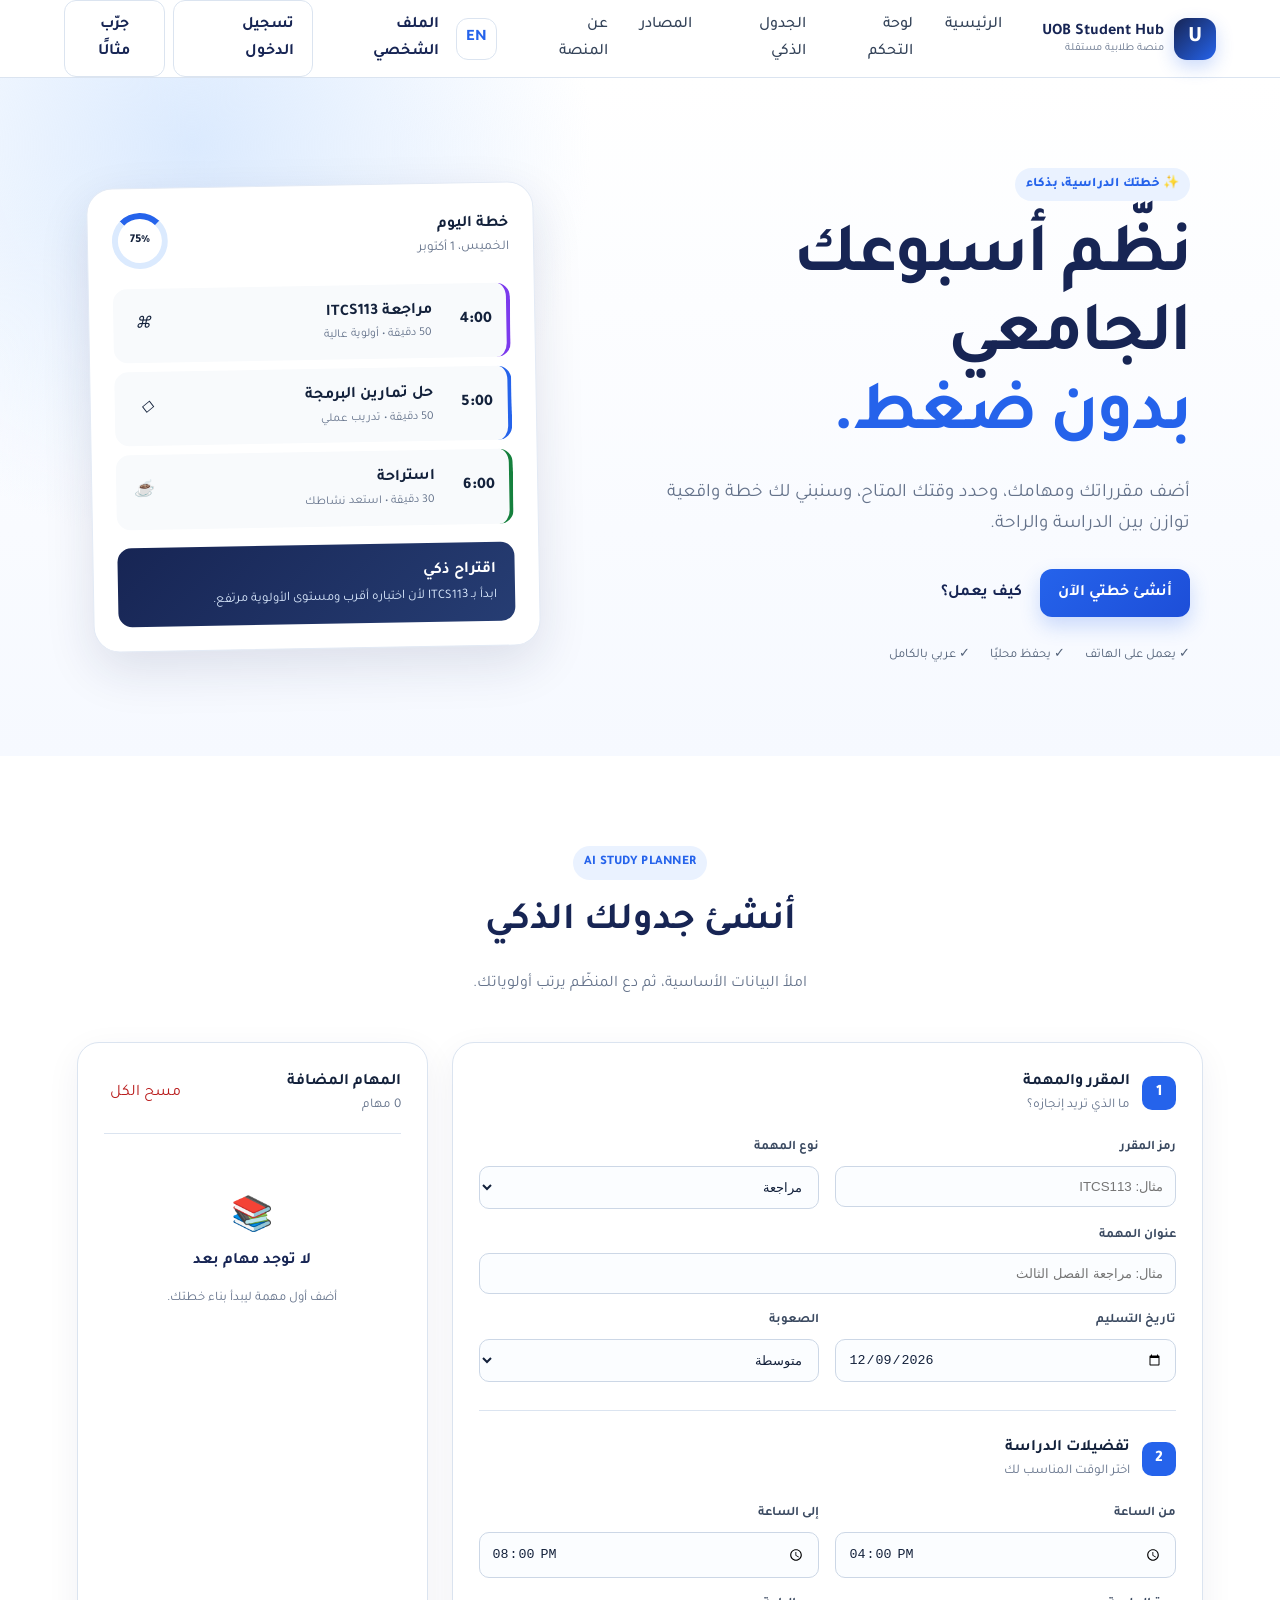
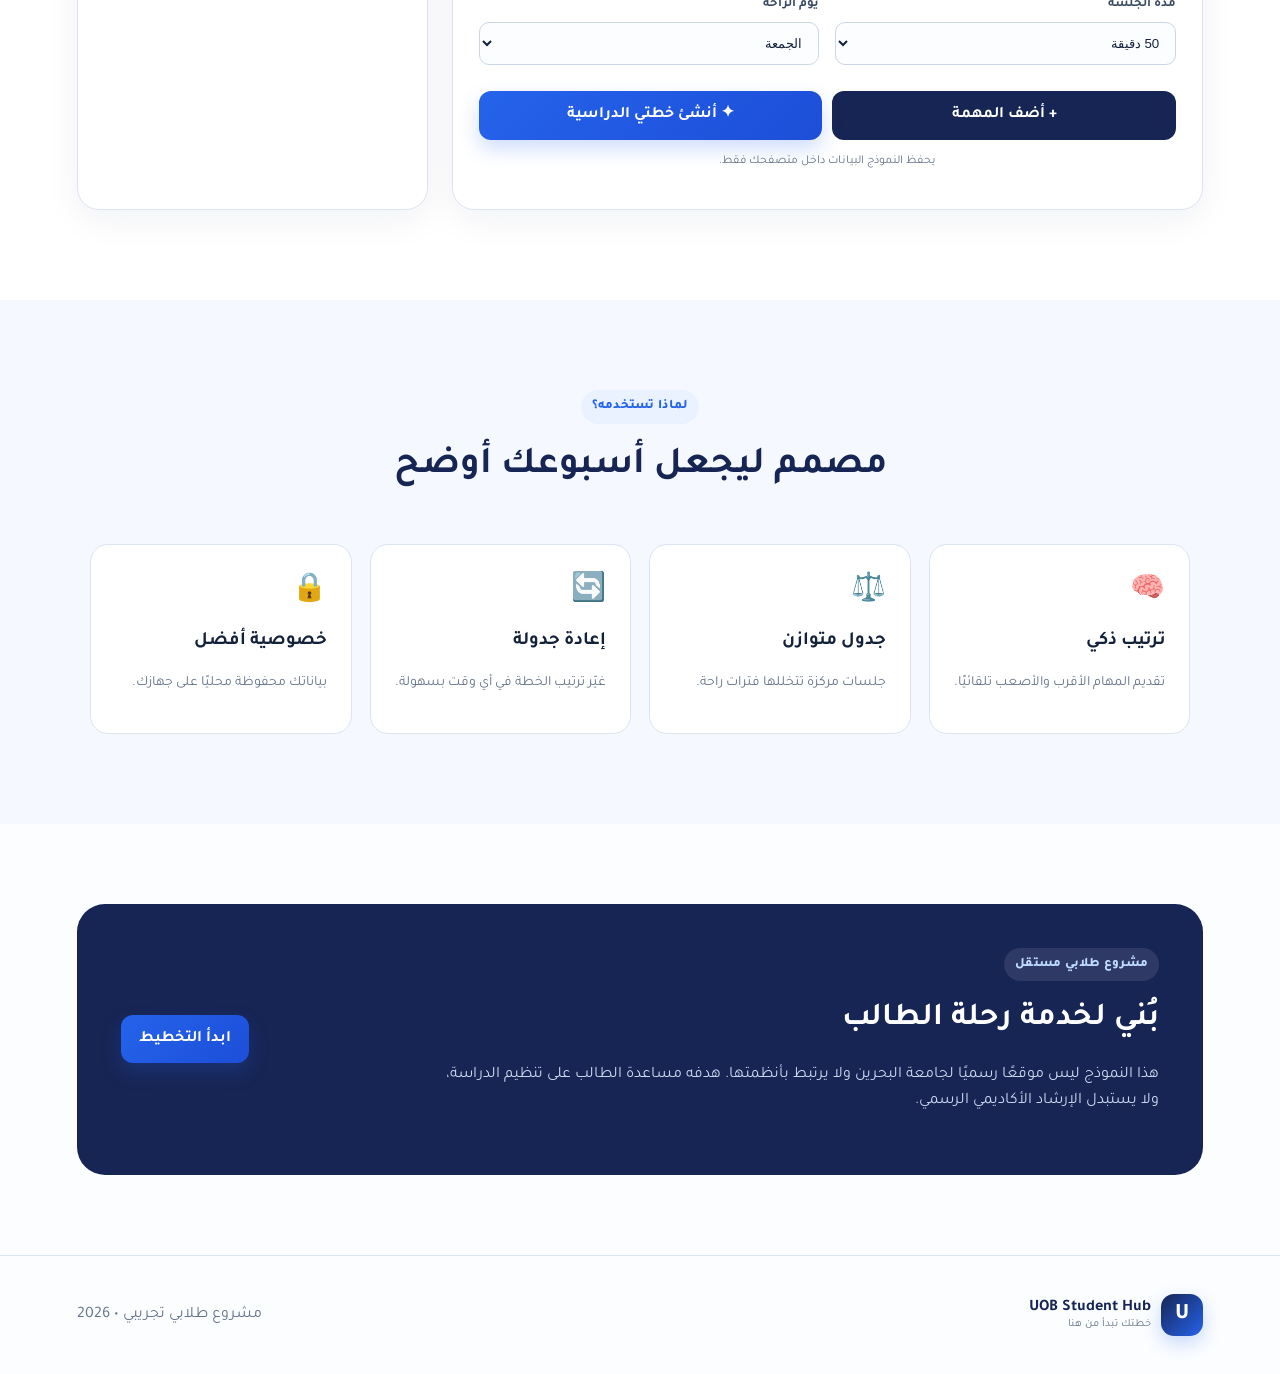
==== index.html @ 701ea513 "Upload first website version" ====
<!DOCTYPE html>
<html lang="ar" dir="rtl">
<head>
  <meta charset="UTF-8" />
  <meta name="viewport" content="width=device-width, initial-scale=1.0" />
  <meta name="description" content="منصة طلابية مستقلة لطلبة جامعة البحرين لتنظيم الدراسة وبناء جدول ذكي." />
  <meta name="theme-color" content="#172554" />
  <meta name="robots" content="index,follow" />
  <link rel="manifest" href="manifest.webmanifest" />
  <link rel="icon" href="icon.svg" type="image/svg+xml" />
  <title>UOB Student Hub | جدولك الذكي</title>
  <link rel="preconnect" href="https://fonts.googleapis.com">
  <link rel="preconnect" href="https://fonts.gstatic.com" crossorigin>
  <link href="https://fonts.googleapis.com/css2?family=Tajawal:wght@400;500;700;800&display=swap" rel="stylesheet">
  <link rel="stylesheet" href="styles.css" />
</head>
<body>
  <a class="skip-link" href="#main">انتقل إلى المحتوى</a>
  <header class="topbar">
    <a class="brand" href="#home" aria-label="الصفحة الرئيسية">
      <span class="brand-mark" aria-hidden="true">U</span>
      <span><strong>UOB Student Hub</strong><small>منصة طلابية مستقلة</small></span>
    </a>
    <button class="menu-btn" id="menuBtn" aria-expanded="false" aria-controls="nav">☰</button>
    <nav id="nav" aria-label="التنقل الرئيسي">
      <a href="#home">الرئيسية</a><a href="dashboard.html">لوحة التحكم</a><a href="#planner">الجدول الذكي</a><a href="resources.html">المصادر</a><a href="#about">عن المنصة</a>
    </nav>
    <div class="header-actions"><button class="lang-btn" data-lang-toggle aria-label="Switch language">EN</button><a class="profile-link" href="profile.html">الملف الشخصي</a><a class="outline-btn" href="login.html">تسجيل الدخول</a><button class="outline-btn demo-header" id="demoBtn">جرّب مثالًا</button></div>
  </header>

  <main id="main">
    <section class="hero" id="home">
      <div class="hero-copy">
        <span class="eyebrow">✨ خطتك الدراسية، بذكاء</span>
        <h1>نظّم أسبوعك الجامعي<br><span>بدون ضغط.</span></h1>
        <p>أضف مقرراتك ومهامك، وحدد وقتك المتاح، وسنبني لك خطة واقعية توازن بين الدراسة والراحة.</p>
        <div class="hero-actions">
          <a class="primary-btn" href="#planner">أنشئ خطتي الآن</a>
          <button class="text-btn" id="howBtn">كيف يعمل؟</button>
        </div>
        <div class="trust"><span>✓ يعمل على الهاتف</span><span>✓ يحفظ محليًا</span><span>✓ عربي بالكامل</span></div>
      </div>
      <div class="hero-card" aria-label="مثال لخطة اليوم">
        <div class="card-top"><span><b>خطة اليوم</b><small>الخميس، 1 أكتوبر</small></span><span class="progress-ring">75%</span></div>
        <div class="mini-task purple"><time>4:00</time><span><b>مراجعة ITCS113</b><small>50 دقيقة • أولوية عالية</small></span><i>⌘</i></div>
        <div class="mini-task blue"><time>5:00</time><span><b>حل تمارين البرمجة</b><small>50 دقيقة • تدريب عملي</small></span><i>◇</i></div>
        <div class="mini-task green"><time>6:00</time><span><b>استراحة</b><small>30 دقيقة • استعد نشاطك</small></span><i>☕</i></div>
        <div class="ai-tip"><b>اقتراح ذكي</b><p>ابدأ بـ ITCS113 لأن اختباره أقرب ومستوى الأولوية مرتفع.</p></div>
      </div>
    </section>

    <section class="planner-section" id="planner">
      <div class="section-heading"><span class="eyebrow">AI STUDY PLANNER</span><h2>أنشئ جدولك الذكي</h2><p>املأ البيانات الأساسية، ثم دع المنظّم يرتب أولوياتك.</p></div>
      <div class="planner-grid">
        <form class="planner-form" id="plannerForm">
          <div class="step-head"><span>1</span><div><b>المقرر والمهمة</b><small>ما الذي تريد إنجازه؟</small></div></div>
          <div class="form-grid">
            <label>رمز المقرر<input id="course" required maxlength="14" placeholder="مثال: ITCS113" /></label>
            <label>نوع المهمة<select id="taskType"><option>مراجعة</option><option>واجب</option><option>اختبار</option><option>مشروع</option></select></label>
            <label class="full">عنوان المهمة<input id="taskTitle" required maxlength="70" placeholder="مثال: مراجعة الفصل الثالث" /></label>
            <label>تاريخ التسليم<input id="dueDate" type="date" required /></label>
            <label>الصعوبة<select id="difficulty"><option value="1">سهلة</option><option value="2" selected>متوسطة</option><option value="3">مرتفعة</option></select></label>
          </div>
          <div class="step-head second"><span>2</span><div><b>تفضيلات الدراسة</b><small>اختر الوقت المناسب لك</small></div></div>
          <div class="form-grid">
            <label>من الساعة<input id="startTime" type="time" value="16:00" required /></label>
            <label>إلى الساعة<input id="endTime" type="time" value="20:00" required /></label>
            <label>مدة الجلسة<select id="sessionLength"><option value="25">25 دقيقة</option><option value="50" selected>50 دقيقة</option><option value="75">75 دقيقة</option></select></label>
            <label>يوم الراحة<select id="restDay"><option value="5">الجمعة</option><option value="6">السبت</option><option value="none">بدون</option></select></label>
          </div>
          <div class="form-actions"><button type="submit" class="secondary-btn">+ أضف المهمة</button><button type="button" class="primary-btn generate" id="generateBtn">✦ أنشئ خطتي الدراسية</button></div>
          <p class="form-note">يحفظ النموذج البيانات داخل متصفحك فقط.</p>
        </form>

        <aside class="tasks-panel">
          <div class="panel-title"><div><b>المهام المضافة</b><small id="taskCount">0 مهام</small></div><button id="clearBtn" class="danger-link" type="button">مسح الكل</button></div>
          <div id="taskList" class="task-list"><div class="empty-state"><span>📚</span><b>لا توجد مهام بعد</b><p>أضف أول مهمة ليبدأ بناء خطتك.</p></div></div>
        </aside>
      </div>

      <div class="schedule-wrap hidden" id="scheduleWrap">
        <div class="schedule-head"><div><span class="eyebrow">خطتك المقترحة</span><h3>الجدول الأسبوعي</h3></div><div><button class="outline-btn" id="printBtn">طباعة</button><button class="primary-btn" id="regenerateBtn">↻ إعادة الترتيب</button></div></div>
        <div class="insight" id="insight"></div>
        <div class="week-grid" id="weekGrid"></div>
      </div>
    </section>

    <section class="features" id="features">
      <div class="section-heading"><span class="eyebrow">لماذا تستخدمه؟</span><h2>مصمم ليجعل أسبوعك أوضح</h2></div>
      <div class="feature-grid">
        <article><span>🧠</span><h3>ترتيب ذكي</h3><p>تقديم المهام الأقرب والأصعب تلقائيًا.</p></article>
        <article><span>⚖️</span><h3>جدول متوازن</h3><p>جلسات مركزة تتخللها فترات راحة.</p></article>
        <article><span>🔄</span><h3>إعادة جدولة</h3><p>غيّر ترتيب الخطة في أي وقت بسهولة.</p></article>
        <article><span>🔒</span><h3>خصوصية أفضل</h3><p>بياناتك محفوظة محليًا على جهازك.</p></article>
      </div>
    </section>

    <section class="about" id="about"><div><span class="eyebrow">مشروع طلابي مستقل</span><h2>بُني لخدمة رحلة الطالب</h2><p>هذا النموذج ليس موقعًا رسميًا لجامعة البحرين ولا يرتبط بأنظمتها. هدفه مساعدة الطالب على تنظيم الدراسة، ولا يستبدل الإرشاد الأكاديمي الرسمي.</p></div><a class="primary-btn" href="#planner">ابدأ التخطيط</a></section>
  </main>

  <footer><div class="brand"><span class="brand-mark">U</span><span><strong>UOB Student Hub</strong><small>خطتك تبدأ من هنا</small></span></div><p>مشروع طلابي تجريبي • 2026</p></footer>
  <div class="toast" id="toast" role="status" aria-live="polite"></div>
  <script src="i18n.js"></script>
  <script>if('serviceWorker' in navigator){navigator.serviceWorker.register('service-worker.js')}</script>
  <script src="app.js"></script>
</body>
</html>
---- styles.css ----
:root{--navy:#172554;--blue:#2563eb;--blue2:#3b82f6;--pale:#eef5ff;--ink:#13213b;--muted:#65738b;--line:#dbe4f0;--white:#fff;--green:#15803d;--purple:#7c3aed;--orange:#ea580c;--shadow:0 18px 50px rgba(23,37,84,.12);--radius:22px}*{box-sizing:border-box}html{scroll-behavior:smooth}body{margin:0;font-family:Tajawal,Arial,sans-serif;color:var(--ink);background:#fbfdff;line-height:1.65}.skip-link{position:absolute;top:-60px;right:1rem;background:#fff;padding:.7rem;z-index:99}.skip-link:focus{top:1rem}.topbar{height:78px;padding:0 max(5vw,20px);display:flex;align-items:center;gap:28px;border-bottom:1px solid var(--line);background:rgba(255,255,255,.94);position:sticky;top:0;z-index:20;backdrop-filter:blur(12px)}.brand{display:flex;align-items:center;gap:10px;text-decoration:none;color:var(--navy);min-width:max-content}.brand-mark{width:42px;height:42px;border-radius:13px;background:linear-gradient(135deg,var(--navy),var(--blue));display:grid;place-items:center;color:#fff;font-weight:800;font-size:22px;box-shadow:0 7px 18px rgba(37,99,235,.24)}.brand span:last-child{display:flex;flex-direction:column;line-height:1.25}.brand small{font-size:11px;color:var(--muted)}nav{display:flex;gap:8px;margin-inline:auto}nav a{color:#344359;text-decoration:none;padding:8px 12px;border-radius:9px;font-weight:500}nav a:hover,nav a:focus{background:var(--pale);color:var(--blue)}button,a{font:inherit}.primary-btn,.secondary-btn,.outline-btn{border:0;border-radius:12px;padding:11px 18px;font-weight:700;cursor:pointer;text-decoration:none;display:inline-flex;align-items:center;justify-content:center;transition:.2s}.primary-btn{background:linear-gradient(135deg,var(--blue),#1d4ed8);color:#fff;box-shadow:0 9px 20px rgba(37,99,235,.22)}.primary-btn:hover{transform:translateY(-2px)}.secondary-btn{background:var(--navy);color:#fff}.outline-btn{background:#fff;color:var(--navy);border:1px solid var(--line)}.menu-btn{display:none;background:none;border:0;font-size:24px}.hero{min-height:660px;padding:90px max(7vw,24px);display:grid;grid-template-columns:1.05fr .85fr;gap:8vw;align-items:center;background:radial-gradient(circle at 15% 10%,#dbeafe 0,transparent 32%),linear-gradient(180deg,#fff,#f6f9ff)}.eyebrow{display:inline-flex;color:var(--blue);background:#eaf2ff;padding:6px 11px;border-radius:30px;font-size:13px;font-weight:800;letter-spacing:.02em}.hero h1{font-size:clamp(42px,5.5vw,72px);line-height:1.12;margin:20px 0;color:var(--navy);letter-spacing:-2px}.hero h1 span{color:var(--blue)}.hero-copy>p{font-size:19px;color:var(--muted);max-width:590px}.hero-actions{display:flex;gap:12px;margin:28px 0}.text-btn{border:0;background:none;color:var(--navy);font-weight:700;cursor:pointer}.trust{display:flex;gap:20px;color:#526178;font-size:13px;flex-wrap:wrap}.hero-card{background:#fff;border:1px solid #e3eaf5;padding:24px;border-radius:26px;box-shadow:var(--shadow);transform:rotate(-1deg)}.card-top{display:flex;justify-content:space-between;align-items:center;margin-bottom:20px}.card-top span:first-child{display:flex;flex-direction:column}.card-top small{color:var(--muted)}.progress-ring{width:56px;height:56px;border:6px solid #dbeafe;border-top-color:var(--blue);border-radius:50%;display:grid;place-items:center;font-size:12px;font-weight:800}.mini-task{display:grid;grid-template-columns:48px 1fr 24px;align-items:center;gap:12px;padding:14px;margin:9px 0;border-radius:14px;background:#f8fafc;border-right:4px solid}.mini-task time{font-weight:800}.mini-task span{display:flex;flex-direction:column}.mini-task small{color:var(--muted);font-size:12px}.mini-task.purple{border-color:var(--purple)}.mini-task.blue{border-color:var(--blue)}.mini-task.green{border-color:var(--green)}.ai-tip{margin-top:18px;background:linear-gradient(135deg,#172554,#263d73);color:#fff;padding:15px 18px;border-radius:14px}.ai-tip p{margin:2px 0 0;color:#dbeafe;font-size:13px}.planner-section{padding:90px max(6vw,20px);background:#fff}.section-heading{text-align:center;max-width:660px;margin:0 auto 45px}.section-heading h2{font-size:38px;margin:12px 0 6px;color:var(--navy)}.section-heading p{color:var(--muted)}.planner-grid{display:grid;grid-template-columns:1.5fr .7fr;gap:24px;max-width:1200px;margin:auto}.planner-form,.tasks-panel{background:#fff;border:1px solid var(--line);border-radius:var(--radius);padding:26px;box-shadow:0 10px 35px rgba(23,37,84,.06)}.step-head{display:flex;gap:12px;align-items:center;margin-bottom:20px}.step-head>span{width:34px;height:34px;border-radius:10px;background:var(--blue);color:#fff;display:grid;place-items:center;font-weight:800}.step-head div{display:flex;flex-direction:column}.step-head small{color:var(--muted)}.step-head.second{margin-top:28px;padding-top:24px;border-top:1px solid var(--line)}.form-grid{display:grid;grid-template-columns:1fr 1fr;gap:16px}label{font-size:13px;font-weight:700;color:#3b4a61}label.full{grid-column:1/-1}input,select{width:100%;margin-top:7px;padding:12px;border:1px solid #ccd7e6;border-radius:10px;background:#fbfdff;color:var(--ink);outline:none}input:focus,select:focus{border-color:var(--blue);box-shadow:0 0 0 3px #dbeafe}.form-actions{display:flex;gap:10px;margin-top:26px}.form-actions>*{flex:1}.form-note{text-align:center;color:var(--muted);font-size:12px}.panel-title{display:flex;justify-content:space-between;border-bottom:1px solid var(--line);padding-bottom:16px}.panel-title div{display:flex;flex-direction:column}.panel-title small{color:var(--muted)}.danger-link{color:#b91c1c;background:none;border:0;cursor:pointer}.empty-state{text-align:center;padding:58px 10px;color:var(--muted)}.empty-state span{font-size:34px;display:block}.empty-state b{color:var(--navy)}.empty-state p{font-size:13px}.task-item{padding:14px 0;border-bottom:1px solid var(--line);display:grid;grid-template-columns:1fr auto;gap:10px}.task-item b{display:block}.task-item small{color:var(--muted)}.task-item .badge{font-size:11px;padding:3px 8px;border-radius:20px;background:#eef2ff;color:#4338ca}.delete-task{border:0;background:#fff0f0;color:#b91c1c;border-radius:8px;cursor:pointer;width:30px;height:30px}.schedule-wrap{max-width:1200px;margin:38px auto 0;padding-top:32px;border-top:1px solid var(--line)}.hidden{display:none}.schedule-head{display:flex;justify-content:space-between;align-items:end}.schedule-head h3{font-size:30px;margin:7px 0}.schedule-head>div:last-child{display:flex;gap:8px}.insight{margin:18px 0;background:#eef5ff;border-right:4px solid var(--blue);padding:14px 18px;border-radius:12px;color:#284365}.week-grid{display:grid;grid-template-columns:repeat(7,1fr);gap:10px;overflow-x:auto;padding-bottom:10px}.day-column{min-width:145px;background:#f8fafc;border:1px solid var(--line);border-radius:15px;padding:12px}.day-column h4{margin:0 0 12px}.day-column h4 small{display:block;color:var(--muted);font-weight:400}.slot{background:#fff;border-right:3px solid var(--purple);border-radius:10px;padding:9px;margin:8px 0;box-shadow:0 4px 12px rgba(23,37,84,.06)}.slot time{font-size:11px;color:var(--blue);font-weight:800}.slot b{display:block;font-size:12px}.slot small{color:var(--muted);font-size:10px}.rest{color:var(--muted);font-size:12px;text-align:center;padding:25px 0}.features{padding:90px max(6vw,20px);background:#f5f8fe}.feature-grid{max-width:1100px;margin:auto;display:grid;grid-template-columns:repeat(4,1fr);gap:18px}.feature-grid article{background:#fff;padding:24px;border-radius:18px;border:1px solid var(--line)}.feature-grid article>span{font-size:28px}.feature-grid h3{margin:12px 0 3px}.feature-grid p{color:var(--muted);font-size:14px}.about{margin:80px max(6vw,20px);padding:44px;display:flex;align-items:center;justify-content:space-between;gap:30px;background:var(--navy);color:#fff;border-radius:28px}.about h2{font-size:32px;margin:12px 0}.about p{color:#cbd8ef;max-width:720px}.about .eyebrow{background:#ffffff19;color:#bfdbfe}footer{padding:30px max(6vw,20px);border-top:1px solid var(--line);display:flex;justify-content:space-between;align-items:center;color:var(--muted)}.toast{position:fixed;bottom:25px;left:25px;background:var(--navy);color:#fff;padding:12px 18px;border-radius:12px;box-shadow:var(--shadow);opacity:0;transform:translateY(20px);pointer-events:none;transition:.25s}.toast.show{opacity:1;transform:translateY(0)}@media(max-width:900px){.topbar .outline-btn{display:none}.menu-btn{display:block;margin-inline-start:auto}nav{display:none;position:absolute;top:78px;right:20px;left:20px;background:#fff;padding:12px;box-shadow:var(--shadow);border-radius:14px;flex-direction:column}nav.open{display:flex}.hero{grid-template-columns:1fr;padding-top:55px}.hero-card{transform:none}.planner-grid{grid-template-columns:1fr}.feature-grid{grid-template-columns:1fr 1fr}.week-grid{grid-template-columns:repeat(7,150px)}}@media(max-width:560px){.hero{padding-inline:20px}.hero h1{font-size:42px}.hero-actions,.form-actions,.schedule-head,.about,footer{flex-direction:column;align-items:stretch}.form-grid{grid-template-columns:1fr}label.full{grid-column:auto}.feature-grid{grid-template-columns:1fr}.about{padding:28px}.topbar{padding-inline:16px}.brand strong{font-size:14px}}@media print{.topbar,.hero,.planner-grid,.features,.about,footer,.schedule-head button,.insight{display:none!important}.planner-section{padding:0}.schedule-wrap{display:block!important;border:0}.week-grid{grid-template-columns:repeat(7,1fr);overflow:visible}.day-column{min-width:0}.slot{box-shadow:none}}
.header-actions{display:flex;align-items:center;gap:8px}.lang-btn{width:42px;height:42px;border:1px solid var(--line);background:#fff;color:var(--blue);border-radius:12px;font-weight:800;cursor:pointer}.profile-link{color:var(--navy);text-decoration:none;font-weight:700;padding:9px}.auth-shell{min-height:calc(100vh - 78px);display:grid;place-items:center;padding:35px 20px;background:radial-gradient(circle at 20% 10%,#dbeafe,transparent 32%),#f7faff}.auth-card{width:min(470px,100%);background:#fff;padding:32px;border:1px solid var(--line);border-radius:24px;box-shadow:var(--shadow)}.auth-card h1{color:var(--navy);margin:10px 0 5px}.auth-card>p{color:var(--muted);margin-top:0}.auth-card label{display:block;margin:15px 0}.auth-card .primary-btn{width:100%;margin-top:10px}.auth-message{min-height:24px;margin:12px 0 0;color:var(--green);font-weight:700}.profile-layout{width:min(980px,100%);display:grid;grid-template-columns:280px 1fr;gap:22px}.profile-summary,.profile-form{background:#fff;border:1px solid var(--line);border-radius:24px;padding:28px;box-shadow:var(--shadow)}.avatar{width:100px;height:100px;border-radius:50%;display:grid;place-items:center;background:linear-gradient(135deg,var(--navy),var(--blue));color:#fff;font-size:34px;font-weight:800;margin:0 auto 16px}.profile-summary{text-align:center}.profile-summary p{color:var(--muted)}.profile-form h1{margin-top:0}.profile-form .form-grid{margin-top:18px}.profile-actions{display:flex;gap:10px;margin-top:22px}.back-link{display:inline-block;margin-top:16px;color:var(--blue);text-decoration:none;font-weight:700}html[dir="ltr"] body{text-align:left}html[dir="ltr"] .mini-task,html[dir="ltr"] .slot,html[dir="ltr"] .insight{border-right:0;border-left-style:solid;border-left-width:4px}@media(max-width:1050px){.demo-header{display:none}}@media(max-width:900px){.header-actions .profile-link{display:none}.profile-layout{grid-template-columns:1fr}.topbar .header-actions .outline-btn{display:inline-flex}}@media(max-width:560px){.header-actions .outline-btn{display:none!important}.auth-card{padding:24px}.profile-actions{flex-direction:column}}
.page-shell{max-width:1200px;margin:auto;padding:60px 24px;min-height:calc(100vh - 78px)}.dash-welcome{display:flex;justify-content:space-between;align-items:center;gap:20px;margin-bottom:28px}.dash-welcome h1{font-size:38px;color:var(--navy);margin:10px 0 0}.dash-welcome p{color:var(--muted)}.stat-grid{display:grid;grid-template-columns:repeat(4,1fr);gap:16px}.stat-grid article{background:#fff;border:1px solid var(--line);border-radius:18px;padding:20px;display:grid;grid-template-columns:auto 1fr;gap:4px 12px;box-shadow:0 8px 24px rgba(23,37,84,.05)}.stat-grid article>span{font-size:26px;grid-row:1/3}.stat-grid b{font-size:27px;color:var(--navy)}.stat-grid small{color:var(--muted)}.dash-grid{display:grid;grid-template-columns:1.5fr .8fr;gap:20px;margin-top:22px}.dash-card{background:#fff;border:1px solid var(--line);border-radius:20px;padding:24px}.panel-title a{color:var(--blue);text-decoration:none}.upcoming-item{display:flex;justify-content:space-between;align-items:center;padding:15px 0;border-bottom:1px solid var(--line)}.upcoming-item span{display:flex;flex-direction:column}.upcoming-item small{color:var(--muted)}.upcoming-item time{font-size:12px;color:var(--blue)}.progress-large{height:13px;background:#e8eef8;border-radius:20px;margin:24px 0;overflow:hidden}.progress-large span{display:block;height:100%;width:0;background:linear-gradient(90deg,var(--blue),#60a5fa);border-radius:20px;transition:width .6s}.resource-search{max-width:560px;padding:15px 18px;font-size:16px}.resource-grid{display:grid;grid-template-columns:repeat(3,1fr);gap:18px}.resource-card{background:#fff;border:1px solid var(--line);border-radius:19px;padding:22px;display:grid;grid-template-columns:auto 1fr;gap:15px}.resource-card>span{font-size:30px}.resource-card h3{margin:2px 0}.resource-card small{color:var(--muted)}.resource-card button{grid-column:1/-1}.desktop-nav{display:flex}@media(max-width:800px){.stat-grid{grid-template-columns:1fr 1fr}.dash-grid,.resource-grid{grid-template-columns:1fr}.dash-welcome{align-items:flex-start;flex-direction:column}.desktop-nav{display:none}}
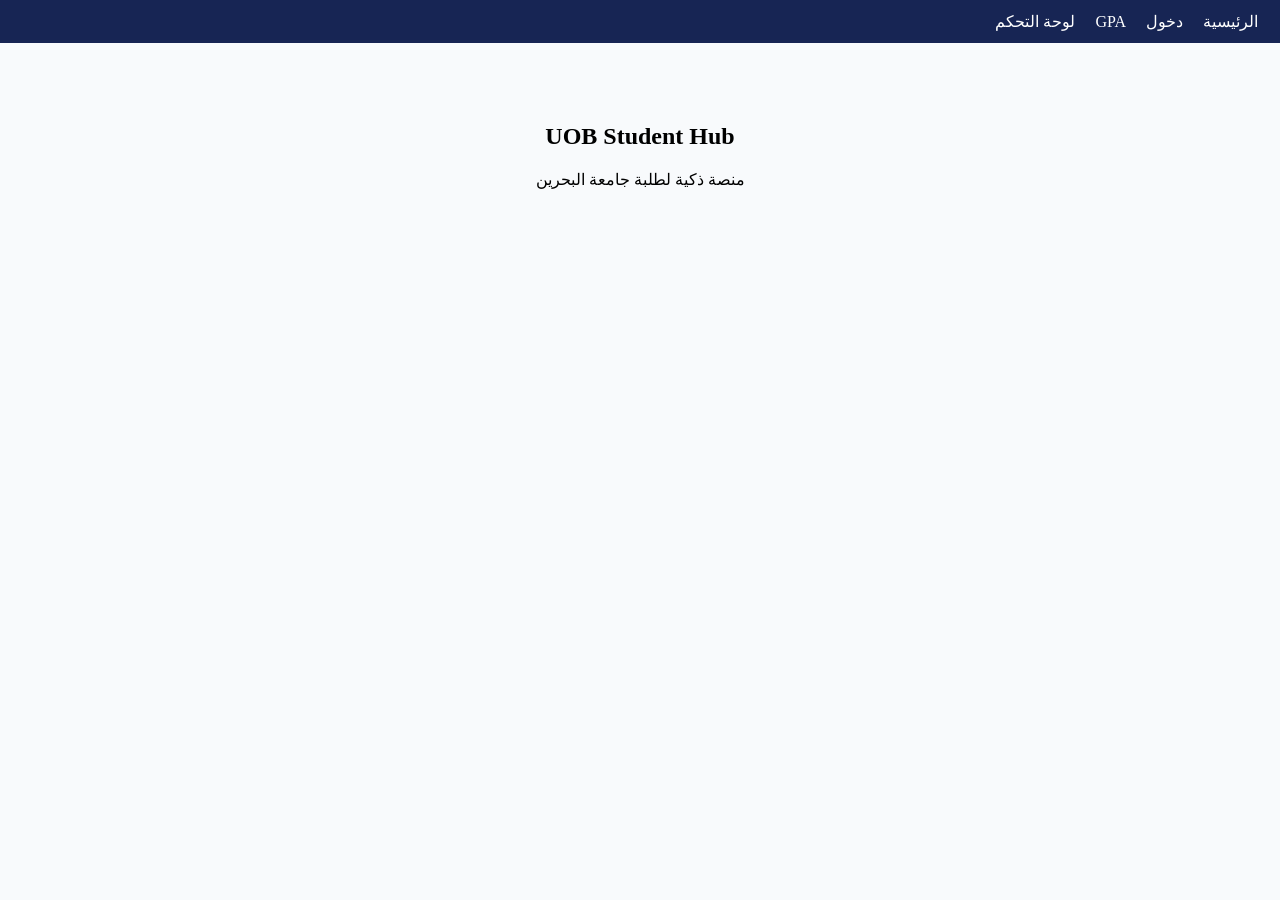
==== commit b3f24b7c: "Add files via upload" ====
--- a/index.html
+++ b/index.html
@@ -1,107 +1 @@
-<!DOCTYPE html>
-<html lang="ar" dir="rtl">
-<head>
-  <meta charset="UTF-8" />
-  <meta name="viewport" content="width=device-width, initial-scale=1.0" />
-  <meta name="description" content="منصة طلابية مستقلة لطلبة جامعة البحرين لتنظيم الدراسة وبناء جدول ذكي." />
-  <meta name="theme-color" content="#172554" />
-  <meta name="robots" content="index,follow" />
-  <link rel="manifest" href="manifest.webmanifest" />
-  <link rel="icon" href="icon.svg" type="image/svg+xml" />
-  <title>UOB Student Hub | جدولك الذكي</title>
-  <link rel="preconnect" href="https://fonts.googleapis.com">
-  <link rel="preconnect" href="https://fonts.gstatic.com" crossorigin>
-  <link href="https://fonts.googleapis.com/css2?family=Tajawal:wght@400;500;700;800&display=swap" rel="stylesheet">
-  <link rel="stylesheet" href="styles.css" />
-</head>
-<body>
-  <a class="skip-link" href="#main">انتقل إلى المحتوى</a>
-  <header class="topbar">
-    <a class="brand" href="#home" aria-label="الصفحة الرئيسية">
-      <span class="brand-mark" aria-hidden="true">U</span>
-      <span><strong>UOB Student Hub</strong><small>منصة طلابية مستقلة</small></span>
-    </a>
-    <button class="menu-btn" id="menuBtn" aria-expanded="false" aria-controls="nav">☰</button>
-    <nav id="nav" aria-label="التنقل الرئيسي">
-      <a href="#home">الرئيسية</a><a href="dashboard.html">لوحة التحكم</a><a href="#planner">الجدول الذكي</a><a href="resources.html">المصادر</a><a href="#about">عن المنصة</a>
-    </nav>
-    <div class="header-actions"><button class="lang-btn" data-lang-toggle aria-label="Switch language">EN</button><a class="profile-link" href="profile.html">الملف الشخصي</a><a class="outline-btn" href="login.html">تسجيل الدخول</a><button class="outline-btn demo-header" id="demoBtn">جرّب مثالًا</button></div>
-  </header>
-
-  <main id="main">
-    <section class="hero" id="home">
-      <div class="hero-copy">
-        <span class="eyebrow">✨ خطتك الدراسية، بذكاء</span>
-        <h1>نظّم أسبوعك الجامعي<br><span>بدون ضغط.</span></h1>
-        <p>أضف مقرراتك ومهامك، وحدد وقتك المتاح، وسنبني لك خطة واقعية توازن بين الدراسة والراحة.</p>
-        <div class="hero-actions">
-          <a class="primary-btn" href="#planner">أنشئ خطتي الآن</a>
-          <button class="text-btn" id="howBtn">كيف يعمل؟</button>
-        </div>
-        <div class="trust"><span>✓ يعمل على الهاتف</span><span>✓ يحفظ محليًا</span><span>✓ عربي بالكامل</span></div>
-      </div>
-      <div class="hero-card" aria-label="مثال لخطة اليوم">
-        <div class="card-top"><span><b>خطة اليوم</b><small>الخميس، 1 أكتوبر</small></span><span class="progress-ring">75%</span></div>
-        <div class="mini-task purple"><time>4:00</time><span><b>مراجعة ITCS113</b><small>50 دقيقة • أولوية عالية</small></span><i>⌘</i></div>
-        <div class="mini-task blue"><time>5:00</time><span><b>حل تمارين البرمجة</b><small>50 دقيقة • تدريب عملي</small></span><i>◇</i></div>
-        <div class="mini-task green"><time>6:00</time><span><b>استراحة</b><small>30 دقيقة • استعد نشاطك</small></span><i>☕</i></div>
-        <div class="ai-tip"><b>اقتراح ذكي</b><p>ابدأ بـ ITCS113 لأن اختباره أقرب ومستوى الأولوية مرتفع.</p></div>
-      </div>
-    </section>
-
-    <section class="planner-section" id="planner">
-      <div class="section-heading"><span class="eyebrow">AI STUDY PLANNER</span><h2>أنشئ جدولك الذكي</h2><p>املأ البيانات الأساسية، ثم دع المنظّم يرتب أولوياتك.</p></div>
-      <div class="planner-grid">
-        <form class="planner-form" id="plannerForm">
-          <div class="step-head"><span>1</span><div><b>المقرر والمهمة</b><small>ما الذي تريد إنجازه؟</small></div></div>
-          <div class="form-grid">
-            <label>رمز المقرر<input id="course" required maxlength="14" placeholder="مثال: ITCS113" /></label>
-            <label>نوع المهمة<select id="taskType"><option>مراجعة</option><option>واجب</option><option>اختبار</option><option>مشروع</option></select></label>
-            <label class="full">عنوان المهمة<input id="taskTitle" required maxlength="70" placeholder="مثال: مراجعة الفصل الثالث" /></label>
-            <label>تاريخ التسليم<input id="dueDate" type="date" required /></label>
-            <label>الصعوبة<select id="difficulty"><option value="1">سهلة</option><option value="2" selected>متوسطة</option><option value="3">مرتفعة</option></select></label>
-          </div>
-          <div class="step-head second"><span>2</span><div><b>تفضيلات الدراسة</b><small>اختر الوقت المناسب لك</small></div></div>
-          <div class="form-grid">
-            <label>من الساعة<input id="startTime" type="time" value="16:00" required /></label>
-            <label>إلى الساعة<input id="endTime" type="time" value="20:00" required /></label>
-            <label>مدة الجلسة<select id="sessionLength"><option value="25">25 دقيقة</option><option value="50" selected>50 دقيقة</option><option value="75">75 دقيقة</option></select></label>
-            <label>يوم الراحة<select id="restDay"><option value="5">الجمعة</option><option value="6">السبت</option><option value="none">بدون</option></select></label>
-          </div>
-          <div class="form-actions"><button type="submit" class="secondary-btn">+ أضف المهمة</button><button type="button" class="primary-btn generate" id="generateBtn">✦ أنشئ خطتي الدراسية</button></div>
-          <p class="form-note">يحفظ النموذج البيانات داخل متصفحك فقط.</p>
-        </form>
-
-        <aside class="tasks-panel">
-          <div class="panel-title"><div><b>المهام المضافة</b><small id="taskCount">0 مهام</small></div><button id="clearBtn" class="danger-link" type="button">مسح الكل</button></div>
-          <div id="taskList" class="task-list"><div class="empty-state"><span>📚</span><b>لا توجد مهام بعد</b><p>أضف أول مهمة ليبدأ بناء خطتك.</p></div></div>
-        </aside>
-      </div>
-
-      <div class="schedule-wrap hidden" id="scheduleWrap">
-        <div class="schedule-head"><div><span class="eyebrow">خطتك المقترحة</span><h3>الجدول الأسبوعي</h3></div><div><button class="outline-btn" id="printBtn">طباعة</button><button class="primary-btn" id="regenerateBtn">↻ إعادة الترتيب</button></div></div>
-        <div class="insight" id="insight"></div>
-        <div class="week-grid" id="weekGrid"></div>
-      </div>
-    </section>
-
-    <section class="features" id="features">
-      <div class="section-heading"><span class="eyebrow">لماذا تستخدمه؟</span><h2>مصمم ليجعل أسبوعك أوضح</h2></div>
-      <div class="feature-grid">
-        <article><span>🧠</span><h3>ترتيب ذكي</h3><p>تقديم المهام الأقرب والأصعب تلقائيًا.</p></article>
-        <article><span>⚖️</span><h3>جدول متوازن</h3><p>جلسات مركزة تتخللها فترات راحة.</p></article>
-        <article><span>🔄</span><h3>إعادة جدولة</h3><p>غيّر ترتيب الخطة في أي وقت بسهولة.</p></article>
-        <article><span>🔒</span><h3>خصوصية أفضل</h3><p>بياناتك محفوظة محليًا على جهازك.</p></article>
-      </div>
-    </section>
-
-    <section class="about" id="about"><div><span class="eyebrow">مشروع طلابي مستقل</span><h2>بُني لخدمة رحلة الطالب</h2><p>هذا النموذج ليس موقعًا رسميًا لجامعة البحرين ولا يرتبط بأنظمتها. هدفه مساعدة الطالب على تنظيم الدراسة، ولا يستبدل الإرشاد الأكاديمي الرسمي.</p></div><a class="primary-btn" href="#planner">ابدأ التخطيط</a></section>
-  </main>
-
-  <footer><div class="brand"><span class="brand-mark">U</span><span><strong>UOB Student Hub</strong><small>خطتك تبدأ من هنا</small></span></div><p>مشروع طلابي تجريبي • 2026</p></footer>
-  <div class="toast" id="toast" role="status" aria-live="polite"></div>
-  <script src="i18n.js"></script>
-  <script>if('serviceWorker' in navigator){navigator.serviceWorker.register('service-worker.js')}</script>
-  <script src="app.js"></script>
-</body>
-</html>+<!doctype html><html lang="ar" dir="rtl"><head><meta charset="utf-8"><meta name="viewport" content="width=device-width,initial-scale=1"><link rel="stylesheet" href="style.css"><title>UOB Student Hub</title></head><body><nav><a href="index.html">الرئيسية</a><a href="login.html">دخول</a><a href="gpa.html">GPA</a><a href="dashboard.html">لوحة التحكم</a></nav><section class="hero"><h1>UOB Student Hub</h1><p>منصة ذكية لطلبة جامعة البحرين</p></section></body></html>
--- a/style.css
+++ b/style.css
@@ -0,0 +1 @@
+body{font-family:Tahoma;background:#f8fafc;margin:0}nav{background:#172554;padding:12px}nav a{color:#fff;margin:10px;text-decoration:none}.hero{padding:60px;text-align:center}.card{background:#fff;padding:20px;margin:20px;border-radius:12px}
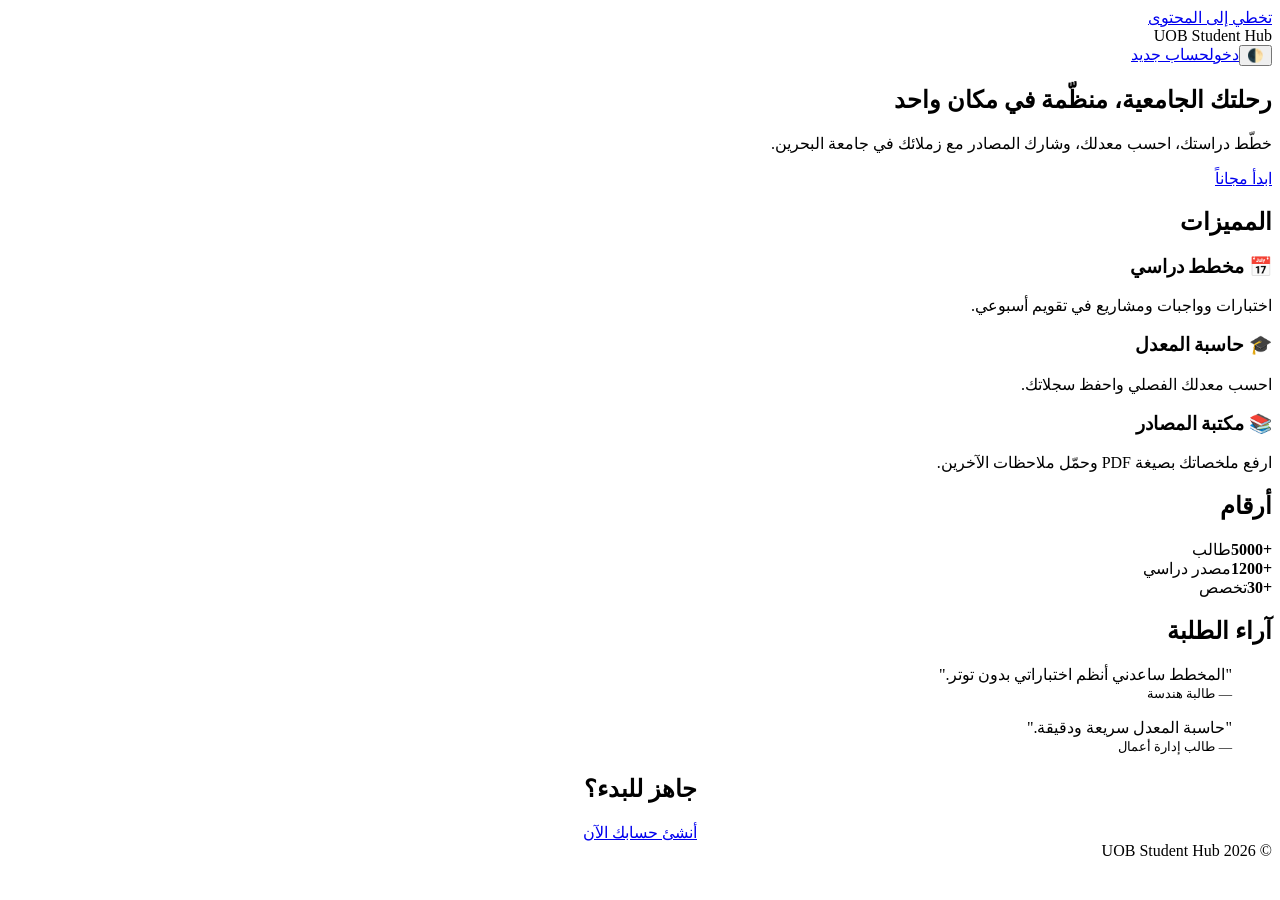
==== commit f4c2e86f: "UOB Student Hub Redesign v2" ====
--- a/index.html
+++ b/index.html
@@ -1 +1,25 @@
-<!doctype html><html lang="ar" dir="rtl"><head><meta charset="utf-8"><meta name="viewport" content="width=device-width,initial-scale=1"><link rel="stylesheet" href="style.css"><title>UOB Student Hub</title></head><body><nav><a href="index.html">الرئيسية</a><a href="login.html">دخول</a><a href="gpa.html">GPA</a><a href="dashboard.html">لوحة التحكم</a></nav><section class="hero"><h1>UOB Student Hub</h1><p>منصة ذكية لطلبة جامعة البحرين</p></section></body></html>+<!DOCTYPE html>
+<html lang="ar" dir="rtl">
+<head>
+<meta charset="UTF-8"><meta name="viewport" content="width=device-width,initial-scale=1">
+<title>الصفحة الرئيسية | UOB Student Hub</title><meta name="description" content="منصة طلبة جامعة البحرين: مخطط دراسي، حاسبة معدل، ومكتبة مصادر.">
+<meta property="og:title" content="الصفحة الرئيسية | UOB Student Hub"><meta property="og:description" content="منصة طلبة جامعة البحرين: مخطط دراسي، حاسبة معدل، ومكتبة مصادر."><meta name="theme-color" content="#172554">
+<link rel="preconnect" href="https://fonts.googleapis.com"><link rel="preconnect" href="https://fonts.gstatic.com" crossorigin>
+<link href="https://fonts.googleapis.com/css2?family=Tajawal:wght@400;500;700;800&display=swap" rel="stylesheet">
+<link rel="stylesheet" href="css/style.css"><link rel="stylesheet" href="css/dashboard.css">
+</head>
+<body><a class="skip" href="#main">تخطي إلى المحتوى</a>
+<header class="nav"><div class="sp">UOB Student Hub</div><button class="icon-btn" id="theme" aria-label="الوضع الداكن">🌓</button><a class="btn ghost sm" href="login.html">دخول</a><a class="btn sm" href="register.html">حساب جديد</a></header>
+<main id="main">
+<section class="hero"><h1>رحلتك الجامعية، منظّمة في مكان واحد</h1><p>خطّط دراستك، احسب معدلك، وشارك المصادر مع زملائك في جامعة البحرين.</p><a class="btn" href="register.html">ابدأ مجاناً</a></section>
+<section class="sec" aria-labelledby="f"><h2 id="f">المميزات</h2><div class="grid">
+<article class="card"><h3>📅 مخطط دراسي</h3><p class="muted">اختبارات وواجبات ومشاريع في تقويم أسبوعي.</p></article>
+<article class="card"><h3>🎓 حاسبة المعدل</h3><p class="muted">احسب معدلك الفصلي واحفظ سجلاتك.</p></article>
+<article class="card"><h3>📚 مكتبة المصادر</h3><p class="muted">ارفع ملخصاتك بصيغة PDF وحمّل ملاحظات الآخرين.</p></article></div></section>
+<section class="sec" aria-labelledby="s"><h2 id="s">أرقام</h2><div class="grid"><div class="card stat"><b>+5000</b>طالب</div><div class="card stat"><b>+1200</b>مصدر دراسي</div><div class="card stat"><b>+30</b>تخصص</div></div></section>
+<section class="sec" aria-labelledby="t"><h2 id="t">آراء الطلبة</h2><div class="grid">
+<blockquote class="card">"المخطط ساعدني أنظم اختباراتي بدون توتر."<br><small class="muted">— طالبة هندسة</small></blockquote>
+<blockquote class="card">"حاسبة المعدل سريعة ودقيقة."<br><small class="muted">— طالب إدارة أعمال</small></blockquote></div></section>
+<section class="sec"><div class="card" style="text-align:center"><h2>جاهز للبدء؟</h2><a class="btn" href="register.html">أنشئ حسابك الآن</a></div></section>
+</main><footer>© 2026 UOB Student Hub</footer>
+<script src="js/main.js"></script><script>document.getElementById('theme').onclick=toggleTheme</script></body></html>
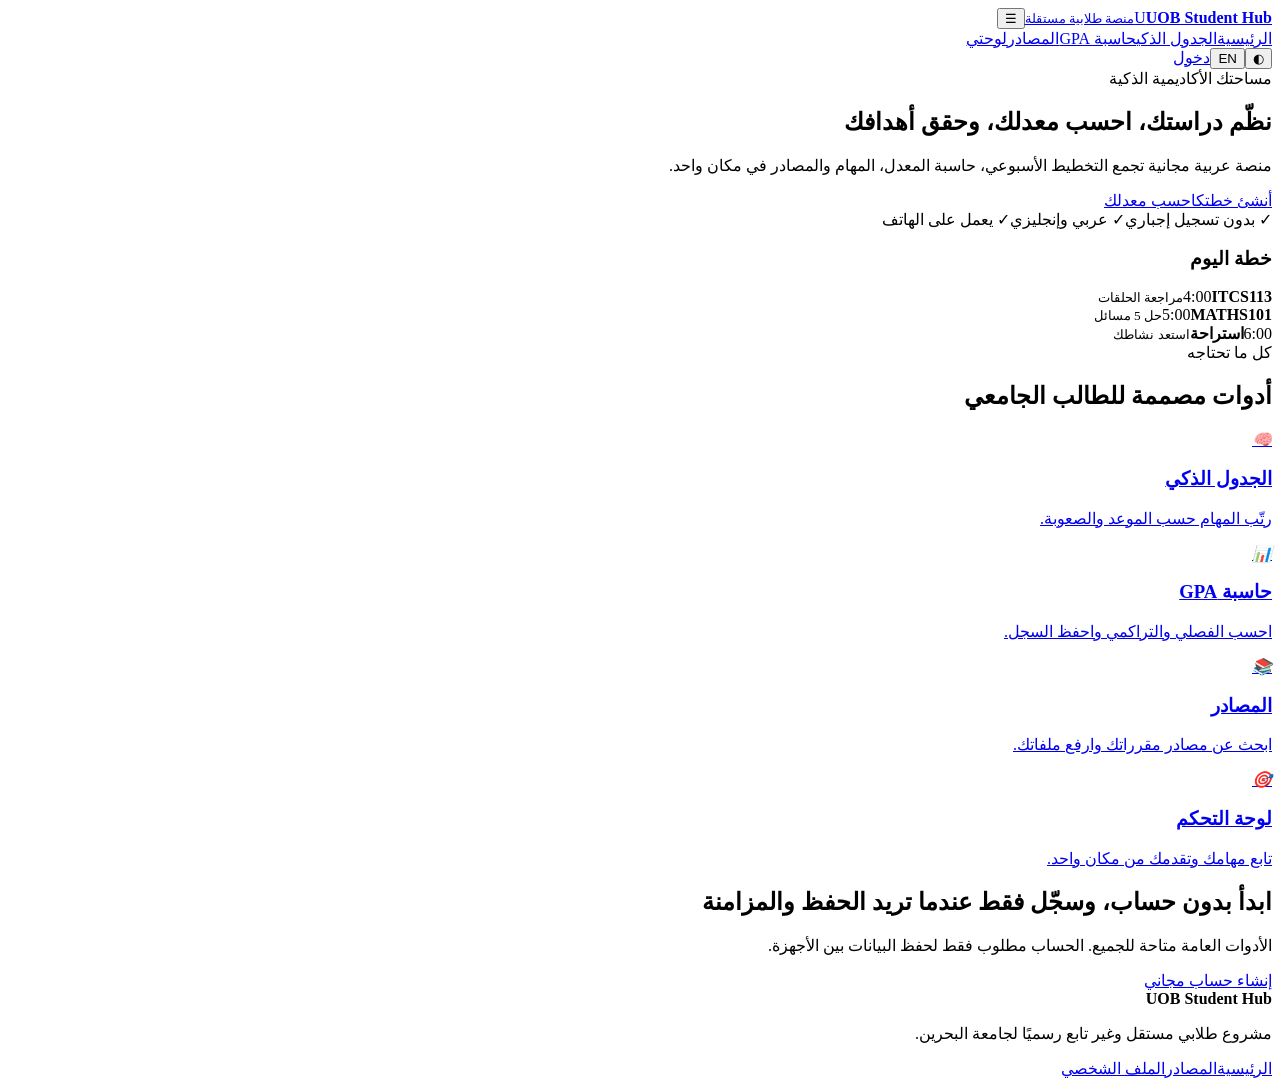
==== commit 5390f838: "Add files via upload" ====
--- a/index.html
+++ b/index.html
@@ -1,25 +1 @@
-<!DOCTYPE html>
-<html lang="ar" dir="rtl">
-<head>
-<meta charset="UTF-8"><meta name="viewport" content="width=device-width,initial-scale=1">
-<title>الصفحة الرئيسية | UOB Student Hub</title><meta name="description" content="منصة طلبة جامعة البحرين: مخطط دراسي، حاسبة معدل، ومكتبة مصادر.">
-<meta property="og:title" content="الصفحة الرئيسية | UOB Student Hub"><meta property="og:description" content="منصة طلبة جامعة البحرين: مخطط دراسي، حاسبة معدل، ومكتبة مصادر."><meta name="theme-color" content="#172554">
-<link rel="preconnect" href="https://fonts.googleapis.com"><link rel="preconnect" href="https://fonts.gstatic.com" crossorigin>
-<link href="https://fonts.googleapis.com/css2?family=Tajawal:wght@400;500;700;800&display=swap" rel="stylesheet">
-<link rel="stylesheet" href="css/style.css"><link rel="stylesheet" href="css/dashboard.css">
-</head>
-<body><a class="skip" href="#main">تخطي إلى المحتوى</a>
-<header class="nav"><div class="sp">UOB Student Hub</div><button class="icon-btn" id="theme" aria-label="الوضع الداكن">🌓</button><a class="btn ghost sm" href="login.html">دخول</a><a class="btn sm" href="register.html">حساب جديد</a></header>
-<main id="main">
-<section class="hero"><h1>رحلتك الجامعية، منظّمة في مكان واحد</h1><p>خطّط دراستك، احسب معدلك، وشارك المصادر مع زملائك في جامعة البحرين.</p><a class="btn" href="register.html">ابدأ مجاناً</a></section>
-<section class="sec" aria-labelledby="f"><h2 id="f">المميزات</h2><div class="grid">
-<article class="card"><h3>📅 مخطط دراسي</h3><p class="muted">اختبارات وواجبات ومشاريع في تقويم أسبوعي.</p></article>
-<article class="card"><h3>🎓 حاسبة المعدل</h3><p class="muted">احسب معدلك الفصلي واحفظ سجلاتك.</p></article>
-<article class="card"><h3>📚 مكتبة المصادر</h3><p class="muted">ارفع ملخصاتك بصيغة PDF وحمّل ملاحظات الآخرين.</p></article></div></section>
-<section class="sec" aria-labelledby="s"><h2 id="s">أرقام</h2><div class="grid"><div class="card stat"><b>+5000</b>طالب</div><div class="card stat"><b>+1200</b>مصدر دراسي</div><div class="card stat"><b>+30</b>تخصص</div></div></section>
-<section class="sec" aria-labelledby="t"><h2 id="t">آراء الطلبة</h2><div class="grid">
-<blockquote class="card">"المخطط ساعدني أنظم اختباراتي بدون توتر."<br><small class="muted">— طالبة هندسة</small></blockquote>
-<blockquote class="card">"حاسبة المعدل سريعة ودقيقة."<br><small class="muted">— طالب إدارة أعمال</small></blockquote></div></section>
-<section class="sec"><div class="card" style="text-align:center"><h2>جاهز للبدء؟</h2><a class="btn" href="register.html">أنشئ حسابك الآن</a></div></section>
-</main><footer>© 2026 UOB Student Hub</footer>
-<script src="js/main.js"></script><script>document.getElementById('theme').onclick=toggleTheme</script></body></html>
+<!DOCTYPE html><html lang="ar" dir="rtl"><head><meta charset="UTF-8"><meta name="viewport" content="width=device-width,initial-scale=1"><meta name="theme-color" content="#172554"><meta name="description" content="منصة طلابية مستقلة لتنظيم الدراسة لطلبة جامعة البحرين"><link rel="icon" href="icon.svg"><link rel="manifest" href="manifest.webmanifest"><link rel="preconnect" href="https://fonts.googleapis.com"><link rel="preconnect" href="https://fonts.gstatic.com" crossorigin><link href="https://fonts.googleapis.com/css2?family=Tajawal:wght@400;500;700;800&display=swap" rel="stylesheet"><link rel="stylesheet" href="css/style.css"><title>الرئيسية | UOB Student Hub</title></head><body><header class="topbar"><a class="brand" href="index.html"><span class="logo">U</span><span><b>UOB Student Hub</b><small>منصة طلابية مستقلة</small></span></a><button class="menu" aria-label="القائمة">☰</button><nav><a href="index.html">الرئيسية</a><a href="planner.html">الجدول الذكي</a><a href="gpa.html">حاسبة GPA</a><a href="resources.html">المصادر</a><a href="dashboard.html">لوحتي</a></nav><div class="actions"><button class="icon-btn theme" aria-label="الوضع الليلي">◐</button><button class="lang">EN</button><a class="btn ghost auth-link" href="login.html">دخول</a></div></header><main><section class="hero"><div><span class="pill">مساحتك الأكاديمية الذكية</span><h1>نظّم دراستك، احسب معدلك، وحقق أهدافك</h1><p>منصة عربية مجانية تجمع التخطيط الأسبوعي، حاسبة المعدل، المهام والمصادر في مكان واحد.</p><div class="hero-actions"><a class="btn primary" href="planner.html">أنشئ خطتك</a><a class="btn ghost" href="gpa.html">احسب معدلك</a></div><div class="trust"><span>✓ بدون تسجيل إجباري</span><span>✓ عربي وإنجليزي</span><span>✓ يعمل على الهاتف</span></div></div><div class="hero-panel glass"><h3>خطة اليوم</h3><div class="timeline"><article><time>4:00</time><span><b>ITCS113</b><small>مراجعة الحلقات</small></span></article><article><time>5:00</time><span><b>MATHS101</b><small>حل 5 مسائل</small></span></article><article><time>6:00</time><span><b>استراحة</b><small>استعد نشاطك</small></span></article></div></div></section><section class="section"><div class="heading"><span class="pill">كل ما تحتاجه</span><h2>أدوات مصممة للطالب الجامعي</h2></div><div class="cards"><a class="feature" href="planner.html"><i>🧠</i><h3>الجدول الذكي</h3><p>رتّب المهام حسب الموعد والصعوبة.</p></a><a class="feature" href="gpa.html"><i>📊</i><h3>حاسبة GPA</h3><p>احسب الفصلي والتراكمي واحفظ السجل.</p></a><a class="feature" href="resources.html"><i>📚</i><h3>المصادر</h3><p>ابحث عن مصادر مقرراتك وارفع ملفاتك.</p></a><a class="feature" href="dashboard.html"><i>🎯</i><h3>لوحة التحكم</h3><p>تابع مهامك وتقدمك من مكان واحد.</p></a></div></section><section class="cta"><div><h2>ابدأ بدون حساب، وسجّل فقط عندما تريد الحفظ والمزامنة</h2><p>الأدوات العامة متاحة للجميع. الحساب مطلوب فقط لحفظ البيانات بين الأجهزة.</p></div><a class="btn light" href="register.html">إنشاء حساب مجاني</a></section></main><footer><div><b>UOB Student Hub</b><p>مشروع طلابي مستقل وغير تابع رسميًا لجامعة البحرين.</p></div><div><a href="index.html">الرئيسية</a><a href="resources.html">المصادر</a><a href="profile.html">الملف الشخصي</a></div></footer><div id="toast" class="toast" role="status"></div><script src="js/main.js"></script></body></html>
